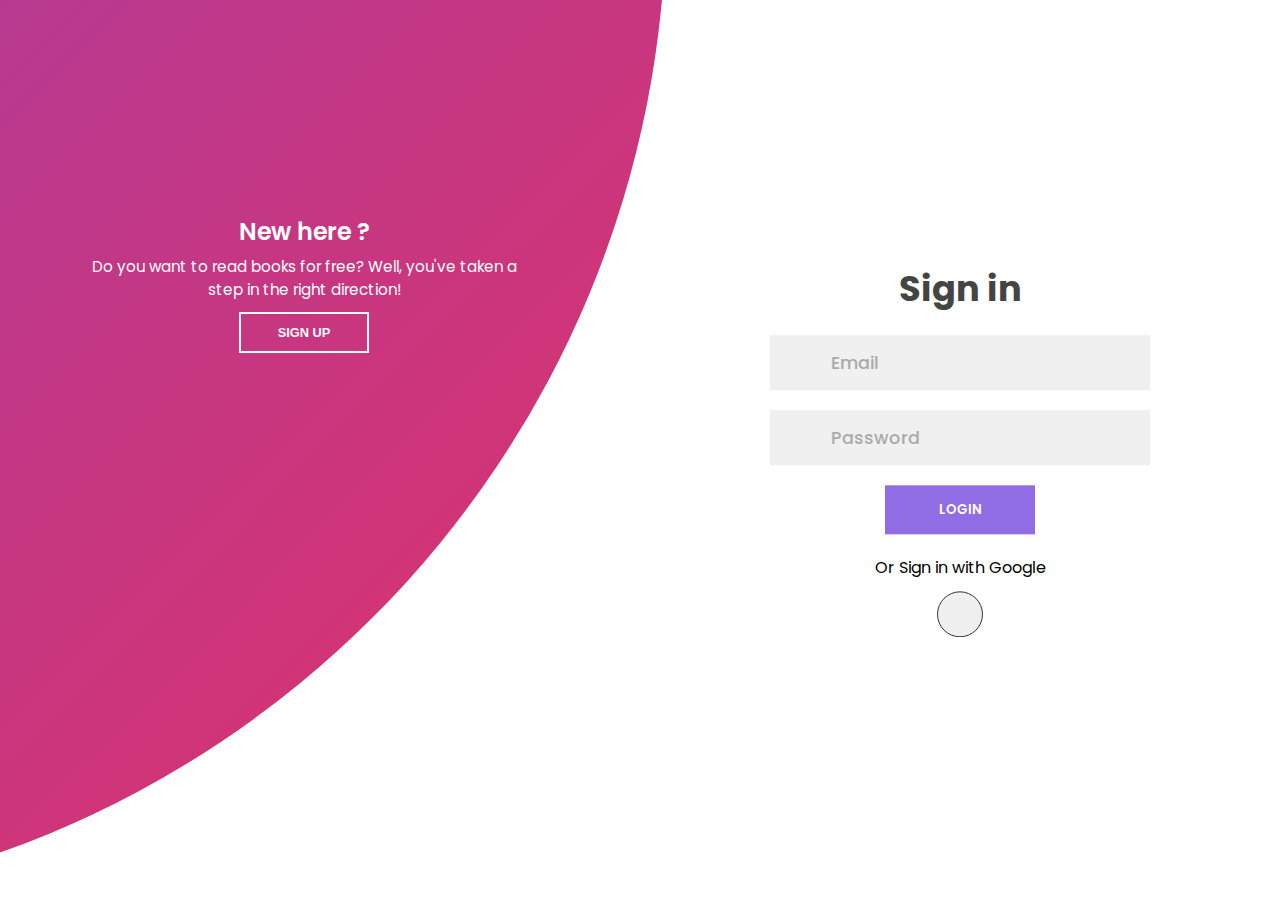
==== sign in.html @ 19b02a1c "ALL FINAL FILES OF THE SYSTEM" ====
<!DOCTYPE html>
<html lang="en">

<head>
  <meta charset="UTF-8" />
  <meta name="viewport" content="width=device-width, initial-scale=1.0" />
  <script src="https://kit.fontawesome.com/64d58efce2.js" crossorigin="anonymous"></script>
  <link rel="stylesheet" href="./css/sign.css" />
  <link href="https://cdn.jsdelivr.net/npm/bootstrap@5.0.1/dist/css/bootstrap.min.css" rel="stylesheet"
    integrity="sha384-+0n0xVW2eSR5OomGNYDnhzAbDsOXxcvSN1TPprVMTNDbiYZCxYbOOl7+AMvyTG2x" crossorigin="anonymous">
  <link rel="preconnect" href="https://fonts.gstatic.com">
  <link href="https://fonts.googleapis.com/css2?family=Permanent+Marker&family=Roboto&display=swap" rel="stylesheet">
  <title>OTOG | ONLINE LIBRARY SYSTEM</title>
  <link rel="icon" href="./assets/favicon.ico">
</head>

<body>
  <div class="container">
    <div class="forms-container">
      <div class="signin-signup">
        <form class="sign-in-form">
          <h2 class="title">Sign in</h2>
          <div class="input-field">
            <i class="fas fa-envelope"></i>
            <input type="email" id="sign-email" placeholder="Email" />
          </div>
          <div class="input-field">
            <i class="fas fa-lock"></i>
            <input type="password" id="sign-password" placeholder="Password" />
          </div>
          <p class="error"></p>
          <input type="submit" value="Login" class="btn solid" />
          <p class="social-text">Or Sign in with Google</p>
          <div class="social-media">
            <button onclick="googleLogin()" class="social-icon">
              <i class="fab fa-google"></i>
              </a>
          </div>
        </form>
        <form class="sign-up-form">
          <h2 class="title">Sign up</h2>
          <div class="input-field">
            <i class="fas fa-envelope"></i>
            <input type="email" id="signup-email" placeholder="Email" required />
          </div>
          <div class="input-field">
            <i class="fas fa-lock"></i>
            <input type="password" id="signup-password" placeholder="Password" required />
          </div>
          <p class="error"></p>
          <input type="submit" class="btn" value="Sign up" />
          <p class="social-text">Or Sign up with Google</p>
          <div class="social-media">
            <button onclick="googleLogin()" class="social-icon">
              <i class="fab fa-google"></i>
              </a>
          </div>
        </form>
      </div>
    </div>

    <div class="panels-container">
      <div class="panel left-panel">
        <div class="content">
          <h3>New here ?</h3>
          <p>
            Do you want to read books for free? Well, you've taken a step in the right direction!
          </p>

          <button type="button" class="btn btn-outline-warning btn transparent" id="sign-up-btn">sign up</button>
        </div>
        <img
          src="https://firebasestorage.googleapis.com/v0/b/otog-lib-e868d.appspot.com/o/log.svg?alt=media&token=8b8e355e-e74c-4134-9ff6-ee7cd7e7dbf3"
          class="image" alt="" />
      </div>
      <div class="panel right-panel">
        <div class="content">
          <h3>One of us ?</h3>
          <p>
            WELCOME BACK! WERE EXCITED TO SEE YOU READ BOOKS.
          </p>
          <button type="button" class="btn btn-outline-warning btn transparent" id="sign-in-btn">sign IN</button>
          </button>
          <button type="button" class="btn btn-outline-warning btn transparent" id="sign-home-btn">HOME</button>
          </button>
        </div>
        <img
          src="https://firebasestorage.googleapis.com/v0/b/otog-lib-e868d.appspot.com/o/register.svg?alt=media&token=661ed875-7442-438a-b154-3c98230d60ef"
          class="image" alt="" />
      </div>
    </div>
  </div>

  <!-- The core Firebase JS SDK is always required and must be listed first -->
  <script src="https://www.gstatic.com/firebasejs/8.6.8/firebase-app.js"></script>
  <script src="https://www.gstatic.com/firebasejs/8.6.8/firebase-analytics.js"></script>
  <script src="https://www.gstatic.com/firebasejs/8.6.8/firebase-auth.js"></script>
  <script src="https://www.gstatic.com/firebasejs/8.6.8/firebase-firestore.js"></script>

  <script>
    // Your web app's Firebase configuration
    // For Firebase JS SDK v7.20.0 and later, measurementId is optional
    var firebaseConfig = {
      apiKey: "AIzaSyCehUXDqmT_66MjIpUtwM3lqxUCSf4_i4E",
      authDomain: "otog-lib-e868d.firebaseapp.com",
      projectId: "otog-lib-e868d",
      storageBucket: "otog-lib-e868d.appspot.com",
      messagingSenderId: "438741640091",
      appId: "1:438741640091:web:1de7b249854a6a75a3373e",
      measurementId: "G-G7JVHJEHPD"
    };
    // Initialize Firebase
    firebase.initializeApp(firebaseConfig);
    firebase.analytics();
    // make firebase references
    const auth = firebase.auth();
    const db = firebase.firestore();
    // update firestore settings
    //db.settings({ timestampsInSnapShots: true });
  </script>
  <script async src="./js/app.js"></script>
  <script async src="./js/auth.js"></script>
</body>

</html>
---- css/sign.css ----
@import url("https://fonts.googleapis.com/css2?family=Poppins:wght@200;300;400;500;600;700;800&display=swap");

* {
  margin: 0;
  padding: 0;
  box-sizing: border-box;
}

body,
input {
  font-family: "Poppins", sans-serif;
}

.container {
  position: relative;
  width: 100%;
  background-color: #fff;
  min-height: 100vh;
  overflow: hidden;
}

.forms-container {
  position: absolute;
  width: 100%;
  height: 100%;
  top: 0;
  left: 0;
}

.signin-signup {
  position: absolute;
  top: 50%;
  transform: translate(-50%, -50%);
  left: 75%;
  width: 50%;
  transition: 1s 0.7s ease-in-out;
  display: grid;
  grid-template-columns: 1fr;
  z-index: 5;
}

form {
  display: flex;
  align-items: center;
  justify-content: center;
  flex-direction: column;
  padding: 0rem 5rem;
  transition: all 0.2s 0.7s;
  overflow: hidden;
  grid-column: 1 / 2;
  grid-row: 1 / 2;
}

form.sign-up-form {
  opacity: 0;
  z-index: 1;
}

form.sign-in-form {
  z-index: 2;
}

.title {
  font-size: 2.2rem;
  color: #444;
  margin-bottom: 10px;
}

.input-field {
  max-width: 380px;
  width: 100%;
  background-color: #f0f0f0;
  margin: 10px 0;
  height: 55px;
  display: grid;
  grid-template-columns: 15% 85%;
  padding: 0 0.4rem;
  position: relative;
}

.input-field i {
  text-align: center;
  line-height: 55px;
  color: #acacac;
  transition: 0.5s;
  font-size: 1.1rem;
}

.input-field input {
  background: none;
  outline: none;
  border: none;
  line-height: 1;
  font-weight: 600;
  font-size: 1.1rem;
  color: #333;
}

.input-field input::placeholder {
  color: #aaa;
  font-weight: 500;
}

.social-text {
  padding: 0.7rem 0;
  font-size: 1rem;
}

.social-media {
  display: flex;
  justify-content: center;
}

.social-icon {
  height: 46px;
  width: 46px;
  display: flex;
  justify-content: center;
  align-items: center;
  margin: 0 0.45rem;
  color: #333;
  border-radius: 50%;
  border: 1px solid #333;
  text-decoration: none;
  font-size: 1.1rem;
  transition: 0.3s;
}

.social-icon:hover {
  color: #853ea7;
  border-color: #dd5ed2;
}

.btn {
  width: 150px;
  background-color: #906de4;
  border: none;
  outline: none;
  height: 49px;
  color: #fff;
  text-transform: uppercase;
  font-weight: 600;
  margin: 10px 0;
  cursor: pointer;
  transition: 0.5s;
}

.btn:hover {
  background-color: #e03168;
}
.panels-container {
  position: absolute;
  height: 100%;
  width: 100%;
  top: 0;
  left: 0;
  display: grid;
  grid-template-columns: repeat(2, 1fr);
}

.container:before {
  content: "";
  position: absolute;
  height: 2000px;
  width: 2000px;
  top: -10%;
  right: 48%;
  transform: translateY(-50%);
  background-image: linear-gradient(-45deg, #e03168 0%, #7a47ce 100%);
  transition: 1.8s ease-in-out;
  border-radius: 50%;
  z-index: 6;
}

.image {
  width: 100%;
  transition: transform 1.1s ease-in-out;
  transition-delay: 0.4s;
}

.panel {
  display: flex;
  flex-direction: column;
  align-items: flex-end;
  justify-content: space-around;
  text-align: center;
  z-index: 6;
}

.left-panel {
  pointer-events: all;
  padding: 3rem 17% 2rem 12%;
}

.right-panel {
  pointer-events: none;
  padding: 3rem 12% 2rem 17%;
}

.panel .content {
  color: #fff;
  transition: transform 0.9s ease-in-out;
  transition-delay: 0.6s;
}

.panel h3 {
  font-weight: 600;
  line-height: 1;
  font-size: 1.5rem;
}

.panel p {
  font-size: 0.95rem;
  padding: 0.7rem 0;
}

.btn.transparent {
  margin: 0;
  background: none;
  border: 2px solid #fff;
  width: 130px;
  height: 41px;
  font-weight: 600;
  font-size: 0.8rem;
}

.right-panel .image,
.right-panel .content {
  transform: translateX(800px);
}

/* ANIMATION */

.container.sign-up-mode:before {
  transform: translate(100%, -50%);
  right: 52%;
}

.container.sign-up-mode .left-panel .image,
.container.sign-up-mode .left-panel .content {
  transform: translateX(-800px);
}

.container.sign-up-mode .signin-signup {
  left: 25%;
}

.container.sign-up-mode form.sign-up-form {
  opacity: 1;
  z-index: 2;
}

.container.sign-up-mode form.sign-in-form {
  opacity: 0;
  z-index: 1;
}

.container.sign-up-mode .right-panel .image,
.container.sign-up-mode .right-panel .content {
  transform: translateX(0%);
}

.container.sign-up-mode .left-panel {
  pointer-events: none;
}

.container.sign-up-mode .right-panel {
  pointer-events: all;
}

@media (max-width: 870px) {
  .container {
    min-height: 800px;
    height: 100vh;
  }
  .signin-signup {
    width: 100%;
    top: 95%;
    transform: translate(-50%, -100%);
    transition: 1s 0.8s ease-in-out;
  }

  .signin-signup,
  .container.sign-up-mode .signin-signup {
    left: 50%;
  }

  .panels-container {
    grid-template-columns: 1fr;
    grid-template-rows: 1fr 2fr 1fr;
  }

  .panel {
    flex-direction: row;
    justify-content: space-around;
    align-items: center;
    padding: 2.5rem 8%;
    grid-column: 1 / 2;
  }

  .right-panel {
    grid-row: 3 / 4;
  }

  .left-panel {
    grid-row: 1 / 2;
  }

  .image {
    width: 200px;
    transition: transform 0.9s ease-in-out;
    transition-delay: 0.6s;
  }

  .panel .content {
    padding-right: 15%;
    transition: transform 0.9s ease-in-out;
    transition-delay: 0.8s;
  }

  .panel h3 {
    font-size: 1.2rem;
  }

  .panel p {
    font-size: 0.7rem;
    padding: 0.5rem 0;
  }

  .btn.transparent {
    width: 110px;
    height: 35px;
    font-size: 0.7rem;
  }

  .container:before {
    width: 1500px;
    height: 1500px;
    transform: translateX(-50%);
    left: 30%;
    bottom: 68%;
    right: initial;
    top: initial;
    transition: 2s ease-in-out;
  }

  .container.sign-up-mode:before {
    transform: translate(-50%, 100%);
    bottom: 32%;
    right: initial;
  }

  .container.sign-up-mode .left-panel .image,
  .container.sign-up-mode .left-panel .content {
    transform: translateY(-300px);
  }

  .container.sign-up-mode .right-panel .image,
  .container.sign-up-mode .right-panel .content {
    transform: translateY(0px);
  }

  .right-panel .image,
  .right-panel .content {
    transform: translateY(300px);
  }

  .container.sign-up-mode .signin-signup {
    top: 5%;
    transform: translate(-50%, 0);
  }
}

@media (max-width: 570px) {
  form {
    padding: 0 1.5rem;
  }

  .image {
    display: none;
  }
  .panel .content {
    padding: 0.5rem 1rem;
  }
  .container {
    padding: 1.5rem;
  }

  .container:before {
    bottom: 72%;
    left: 50%;
  }

  .container.sign-up-mode:before {
    bottom: 28%;
    left: 50%;
  }
}
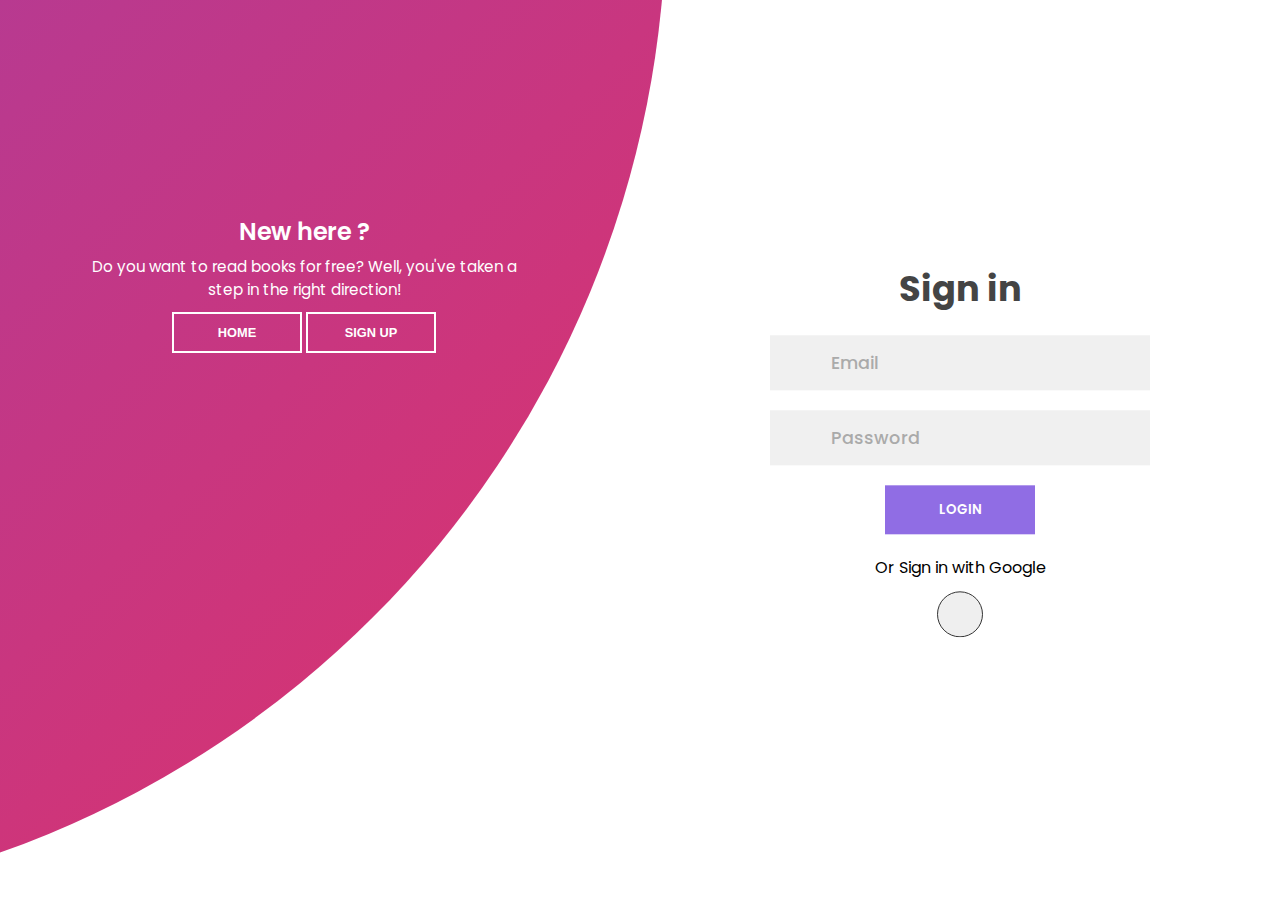
==== commit 794c2438: "FINAL" ====
--- a/sign in.html
+++ b/sign in.html
@@ -66,7 +66,8 @@
           <p>
             Do you want to read books for free? Well, you've taken a step in the right direction!
           </p>
-
+          <button type="button" class="btn btn-outline-warning btn transparent" id="sign-home-btn">HOME</button>
+          </button>
           <button type="button" class="btn btn-outline-warning btn transparent" id="sign-up-btn">sign up</button>
         </div>
         <img
